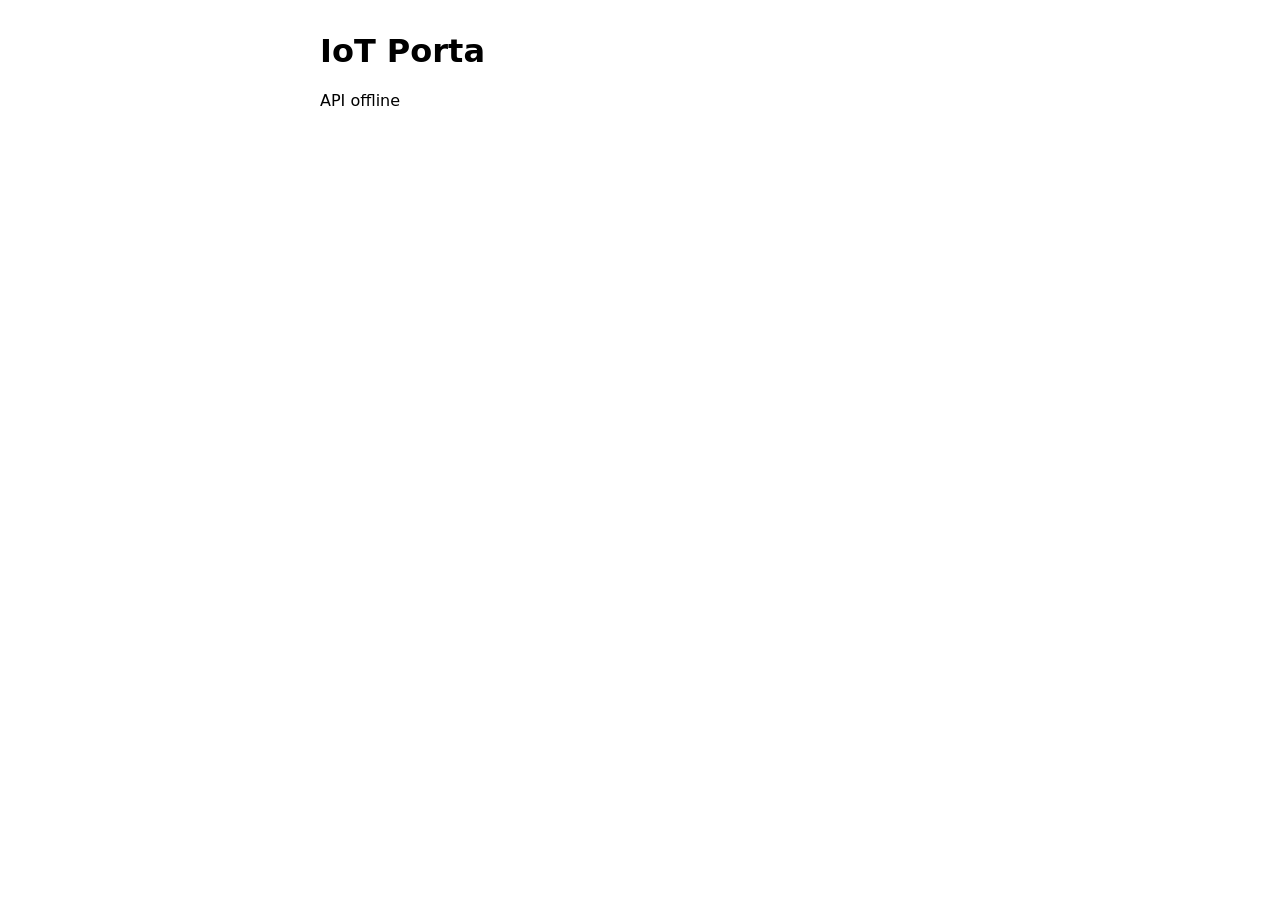
==== web/index.html @ 1551f967 "feat: configuração inicial do flask" ====
<!doctype html>
<html lang="pt-BR">
<head>
  <meta charset="utf-8">
  <meta name="viewport" content="width=device-width, initial-scale=1">
  <title>IoT Porta</title>
  <link rel="stylesheet" href="style.css">
</head>
<body>
  <h1>IoT Porta</h1>
  <p id="status">Verificando API...</p>
  <script src="main.js"></script>
</body>
</html>
---- web/style.css ----
body {
  font-family: system-ui, sans-serif;
  margin: 2rem auto;
  max-width: 40rem;
  padding: 0 1rem;
}
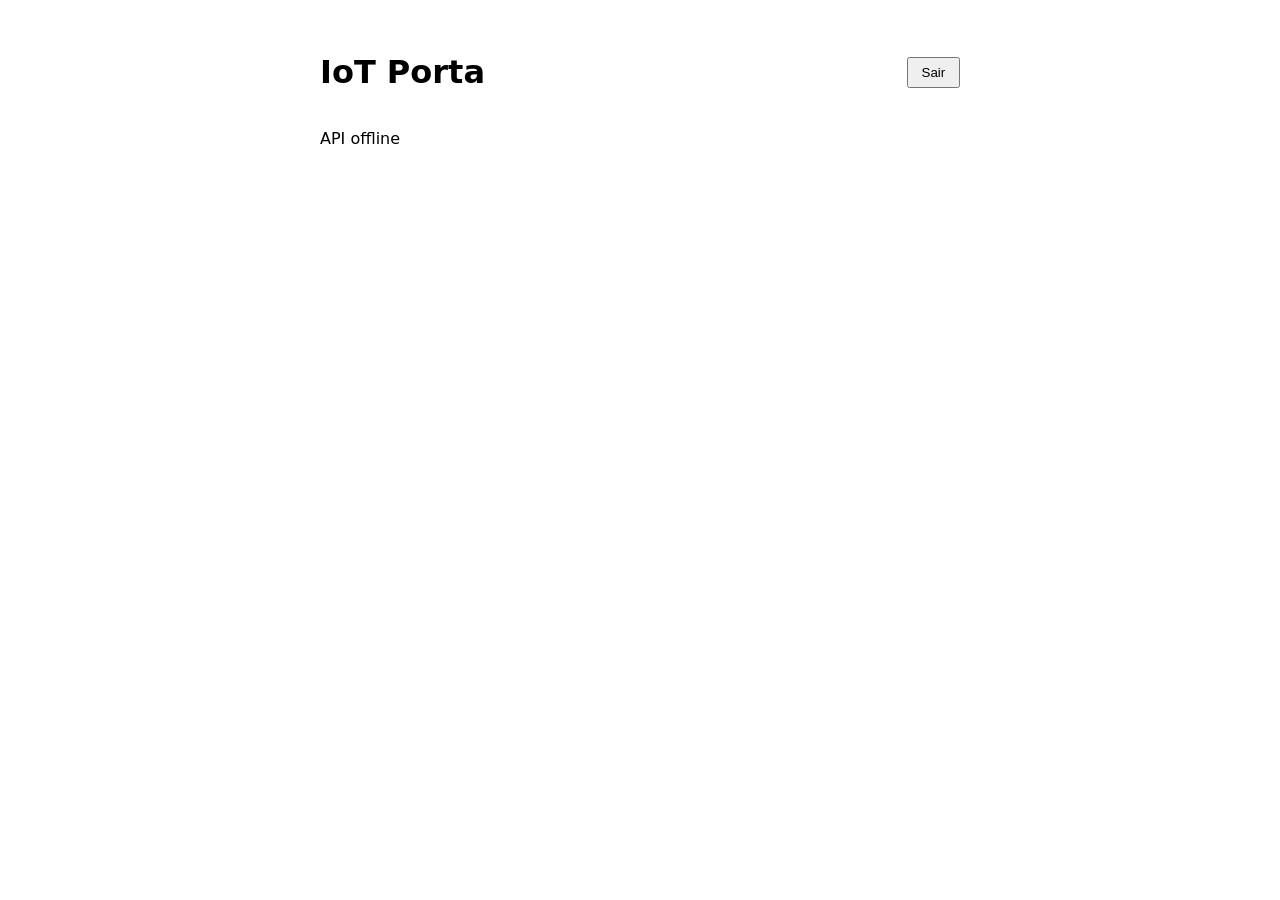
==== commit cabcdc29: "Autenticação e proteção de rotas" ====
--- a/web/index.html
+++ b/web/index.html
@@ -7,7 +7,10 @@
   <link rel="stylesheet" href="style.css">
 </head>
 <body>
-  <h1>IoT Porta</h1>
+  <header style="display:flex;justify-content:space-between;align-items:center">
+    <h1>IoT Porta</h1>
+    <button id="btn-logout" style="padding:.4rem .8rem;cursor:pointer">Sair</button>
+  </header>
   <p id="status">Verificando API...</p>
   <script src="main.js"></script>
 </body>
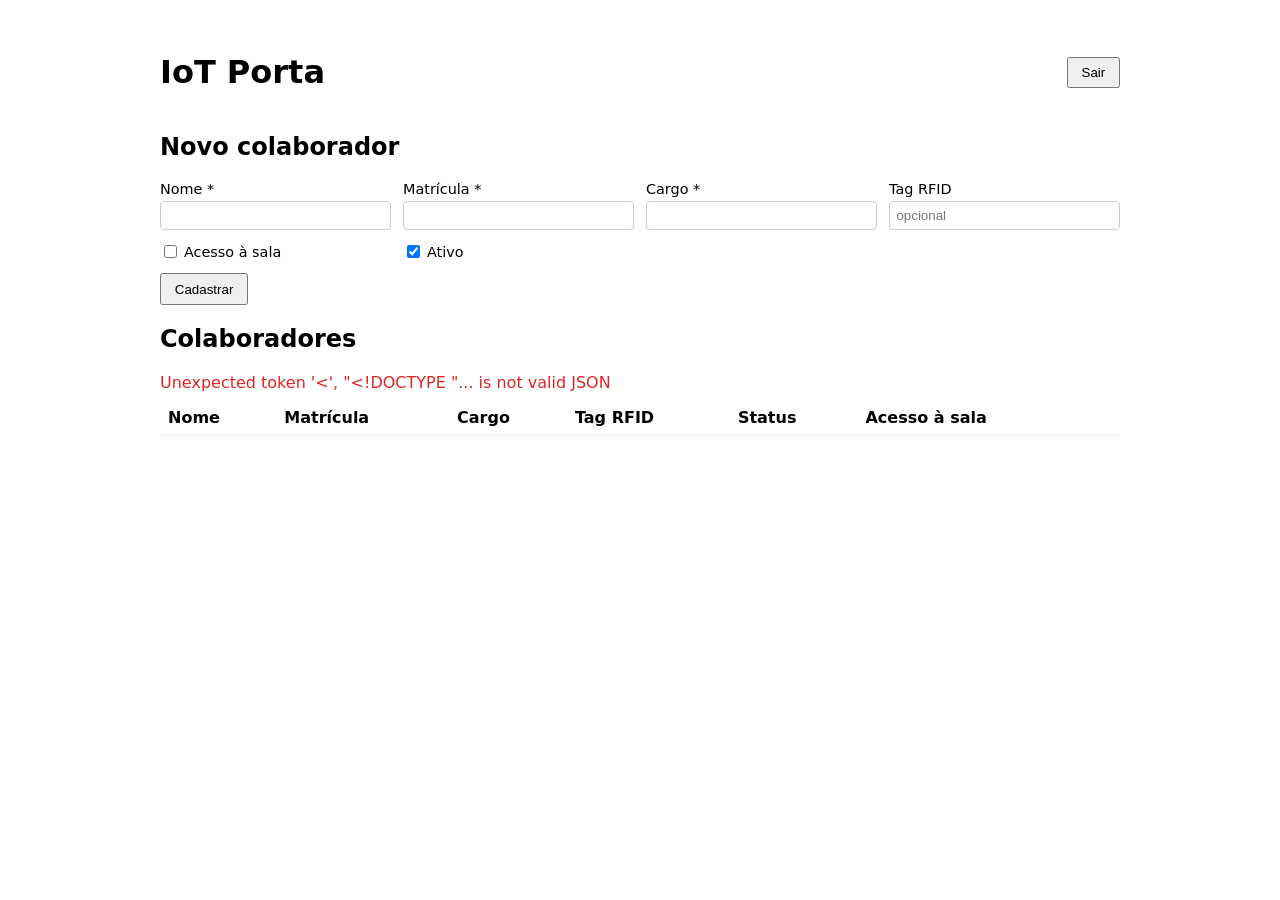
==== commit 0f7663bd: "feat: consumo da API de colaboradores no frontend (BAG-51)" ====
--- a/web/index.html
+++ b/web/index.html
@@ -3,15 +3,44 @@
 <head>
   <meta charset="utf-8">
   <meta name="viewport" content="width=device-width, initial-scale=1">
-  <title>IoT Porta</title>
+  <title>IoT Porta — Colaboradores</title>
   <link rel="stylesheet" href="style.css">
 </head>
 <body>
-  <header style="display:flex;justify-content:space-between;align-items:center">
+  <header>
     <h1>IoT Porta</h1>
-    <button id="btn-logout" style="padding:.4rem .8rem;cursor:pointer">Sair</button>
+    <button id="btn-logout" type="button">Sair</button>
   </header>
-  <p id="status">Verificando API...</p>
+
+  <main>
+    <h2 id="form-title">Novo colaborador</h2>
+    <form id="employee-form" novalidate>
+      <label>Nome *<input name="name"></label>
+      <label>Matrícula *<input name="registration_id"></label>
+      <label>Cargo *<input name="role"></label>
+      <label>Tag RFID<input name="rfid_tag" placeholder="opcional"></label>
+      <label class="check"><input type="checkbox" name="has_room_access"> Acesso à sala</label>
+      <label class="check"><input type="checkbox" name="is_active" checked> Ativo</label>
+      <p id="form-error" class="error" role="alert" hidden></p>
+      <div class="actions">
+        <button type="submit" id="btn-submit">Cadastrar</button>
+        <button type="button" id="btn-cancel" hidden>Cancelar edição</button>
+      </div>
+    </form>
+
+    <h2>Colaboradores</h2>
+    <p id="list-error" class="error" role="alert" hidden></p>
+    <table>
+      <thead>
+        <tr>
+          <th>Nome</th><th>Matrícula</th><th>Cargo</th><th>Tag RFID</th>
+          <th>Status</th><th>Acesso à sala</th><th></th>
+        </tr>
+      </thead>
+      <tbody id="employee-list"></tbody>
+    </table>
+  </main>
+
   <script src="main.js"></script>
 </body>
 </html>
--- a/web/style.css
+++ b/web/style.css
@@ -1,6 +1,25 @@
 body {
   font-family: system-ui, sans-serif;
   margin: 2rem auto;
-  max-width: 40rem;
+  max-width: 60rem;
   padding: 0 1rem;
 }
+
+header { display: flex; justify-content: space-between; align-items: center; }
+
+form { display: grid; grid-template-columns: repeat(auto-fit, minmax(12rem, 1fr)); gap: .75rem; }
+label { display: flex; flex-direction: column; gap: .25rem; font-size: .9rem; }
+label.check { flex-direction: row; align-items: center; }
+input:not([type="checkbox"]) { padding: .4rem; border: 1px solid #ccc; border-radius: 4px; }
+input.invalid { border-color: #dc2626; outline: 2px solid #fecaca; }
+.actions { grid-column: 1 / -1; display: flex; gap: .5rem; }
+button { padding: .4rem .8rem; cursor: pointer; }
+
+.error { grid-column: 1 / -1; color: #dc2626; margin: 0; }
+
+table { width: 100%; border-collapse: collapse; margin-top: .5rem; }
+th, td { text-align: left; padding: .5rem; border-bottom: 1px solid #eee; }
+td button + button { margin-left: .25rem; }
+.ok { color: #15803d; }
+.denied { color: #dc2626; font-weight: 600; }
+tr.inactive { background: #fef2f2; }
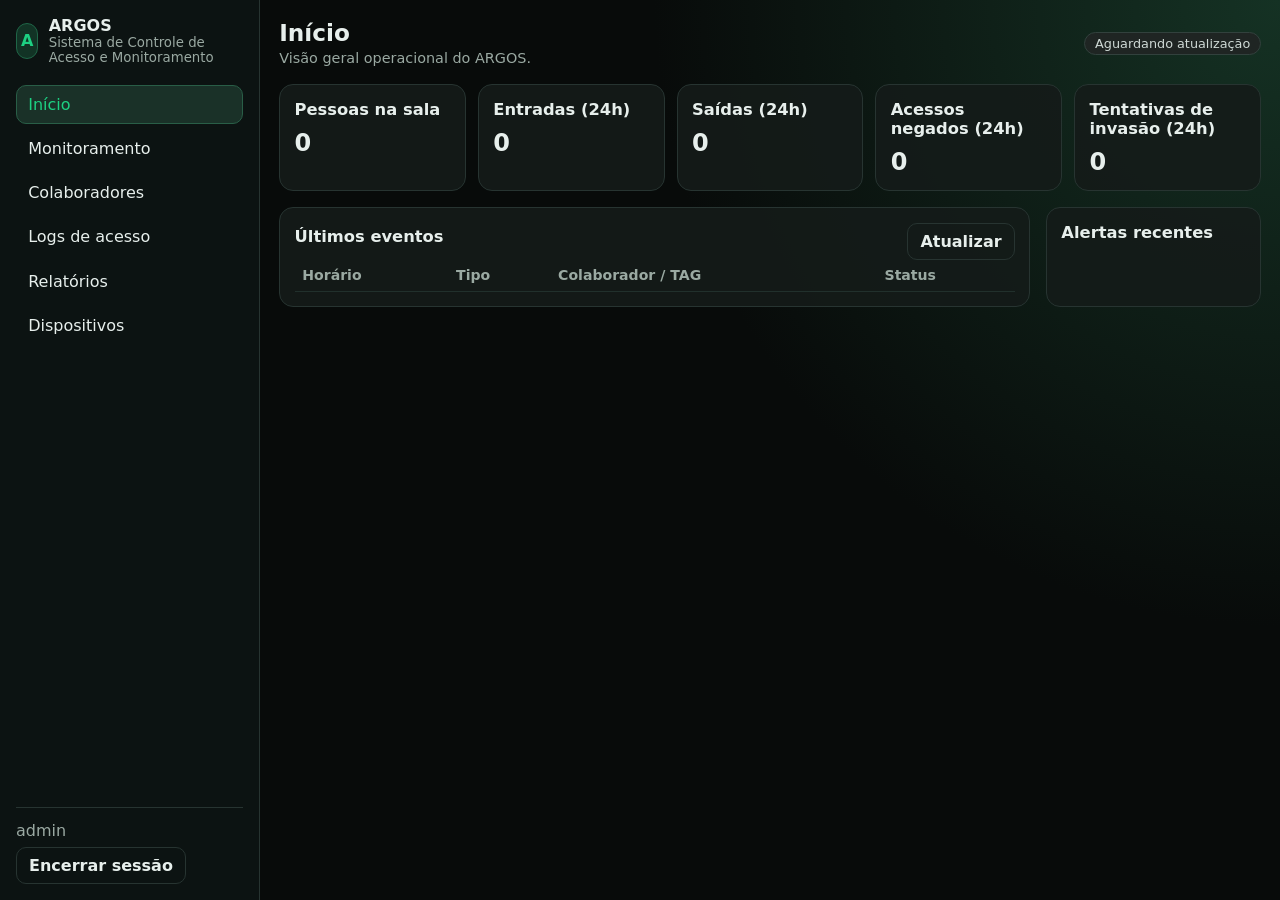
==== commit 0a50562d: "feat(Web): estruturar painel ARGOS com sete seções administrativas" ====
--- a/web/index.html
+++ b/web/index.html
@@ -3,43 +3,366 @@
 <head>
   <meta charset="utf-8">
   <meta name="viewport" content="width=device-width, initial-scale=1">
-  <title>IoT Porta — Colaboradores</title>
+  <title>ARGOS — Painel Administrativo</title>
   <link rel="stylesheet" href="style.css">
 </head>
 <body>
-  <header>
-    <h1>IoT Porta</h1>
-    <button id="btn-logout" type="button">Sair</button>
-  </header>
-
-  <main>
-    <h2 id="form-title">Novo colaborador</h2>
-    <form id="employee-form" novalidate>
-      <label>Nome *<input name="name"></label>
-      <label>Matrícula *<input name="registration_id"></label>
-      <label>Cargo *<input name="role"></label>
-      <label>Tag RFID<input name="rfid_tag" placeholder="opcional"></label>
-      <label class="check"><input type="checkbox" name="has_room_access"> Acesso à sala</label>
-      <label class="check"><input type="checkbox" name="is_active" checked> Ativo</label>
-      <p id="form-error" class="error" role="alert" hidden></p>
-      <div class="actions">
-        <button type="submit" id="btn-submit">Cadastrar</button>
-        <button type="button" id="btn-cancel" hidden>Cancelar edição</button>
+  <div class="layout">
+    <aside class="sidebar" id="sidebar">
+      <div class="brand">
+        <div class="brand-logo">A</div>
+        <div>
+          <strong>ARGOS</strong>
+          <small>Sistema de Controle de Acesso e Monitoramento</small>
+        </div>
       </div>
-    </form>
-
-    <h2>Colaboradores</h2>
-    <p id="list-error" class="error" role="alert" hidden></p>
-    <table>
-      <thead>
-        <tr>
-          <th>Nome</th><th>Matrícula</th><th>Cargo</th><th>Tag RFID</th>
-          <th>Status</th><th>Acesso à sala</th><th></th>
-        </tr>
-      </thead>
-      <tbody id="employee-list"></tbody>
-    </table>
-  </main>
+      <nav class="menu" aria-label="Menu principal">
+        <button class="menu-item is-active" data-view="dashboard">Início</button>
+        <button class="menu-item" data-view="monitoring">Monitoramento</button>
+        <button class="menu-item" data-view="employees">Colaboradores</button>
+        <button class="menu-item" data-view="logs">Logs de acesso</button>
+        <button class="menu-item" data-view="reports">Relatórios</button>
+        <button class="menu-item" data-view="devices">Dispositivos</button>
+      </nav>
+      <div class="sidebar-footer">
+        <p id="session-user">admin</p>
+        <button id="btn-logout" type="button" class="btn btn-ghost">Encerrar sessão</button>
+      </div>
+    </aside>
+
+    <main class="content">
+      <header class="topbar">
+        <button id="btn-menu" class="btn btn-ghost mobile-only" type="button" aria-label="Abrir menu">Menu</button>
+        <div>
+          <h1 id="page-title">Início</h1>
+          <p id="page-subtitle" class="muted">Visão geral operacional do ARGOS.</p>
+        </div>
+        <p id="global-status" class="status-badge status-neutral">Aguardando atualização</p>
+      </header>
+
+      <section class="view is-active" data-view="dashboard">
+        <div class="cards-grid" id="dashboard-cards">
+          <article class="card metric-card">
+            <h2>Pessoas na sala</h2>
+            <strong id="metric-inside">0</strong>
+          </article>
+          <article class="card metric-card">
+            <h2>Entradas (24h)</h2>
+            <strong id="metric-entries">0</strong>
+          </article>
+          <article class="card metric-card">
+            <h2>Saídas (24h)</h2>
+            <strong id="metric-exits">0</strong>
+          </article>
+          <article class="card metric-card">
+            <h2>Acessos negados (24h)</h2>
+            <strong id="metric-denied">0</strong>
+          </article>
+          <article class="card metric-card">
+            <h2>Tentativas de invasão (24h)</h2>
+            <strong id="metric-intrusion">0</strong>
+          </article>
+        </div>
+        <div class="split-grid">
+          <article class="card">
+            <div class="card-title-row">
+              <h2>Últimos eventos</h2>
+              <button id="btn-refresh-dashboard" type="button" class="btn btn-ghost">Atualizar</button>
+            </div>
+            <p id="dashboard-events-empty" class="empty-state" hidden>Sem eventos no período.</p>
+            <div class="table-wrap" id="dashboard-events-wrap">
+              <table>
+                <thead>
+                  <tr>
+                    <th>Horário</th>
+                    <th>Tipo</th>
+                    <th>Colaborador / TAG</th>
+                    <th>Status</th>
+                  </tr>
+                </thead>
+                <tbody id="dashboard-events-body"></tbody>
+              </table>
+            </div>
+          </article>
+          <article class="card">
+            <h2>Alertas recentes</h2>
+            <ul id="dashboard-alerts" class="alerts-list"></ul>
+            <p id="dashboard-alerts-empty" class="empty-state" hidden>Nenhum alerta recente.</p>
+          </article>
+        </div>
+      </section>
+
+      <section class="view" data-view="monitoring">
+        <article class="card">
+          <div class="card-title-row">
+            <h2>Movimentações em tempo real</h2>
+            <div class="inline-actions">
+              <span id="monitoring-status" class="status-badge status-neutral">Sem atualização</span>
+              <button id="btn-refresh-monitoring" type="button" class="btn btn-ghost">Atualizar agora</button>
+            </div>
+          </div>
+          <div class="chips-row">
+            <span class="chip">Dentro da sala: <strong id="monitoring-inside-count">0</strong></span>
+            <span class="chip">Atualização automática: <strong>5s</strong></span>
+          </div>
+          <p id="monitoring-error" class="feedback error" hidden></p>
+          <div class="table-wrap">
+            <table>
+              <thead>
+                <tr>
+                  <th>Horário</th>
+                  <th>Tipo</th>
+                  <th>Colaborador / TAG</th>
+                  <th>Status</th>
+                  <th>Origem</th>
+                </tr>
+              </thead>
+              <tbody id="monitoring-events-body"></tbody>
+            </table>
+          </div>
+          <p id="monitoring-empty" class="empty-state" hidden>Nenhum evento registrado.</p>
+        </article>
+        <div class="split-grid">
+          <article class="card">
+            <h2>Pessoas atualmente na sala</h2>
+            <ul id="inside-list" class="simple-list"></ul>
+            <p id="inside-empty" class="empty-state" hidden>Ninguém na sala neste momento.</p>
+          </article>
+          <article class="card">
+            <h2>Alertas recentes</h2>
+            <ul id="monitoring-alerts" class="alerts-list"></ul>
+            <p id="monitoring-alerts-empty" class="empty-state" hidden>Nenhum alerta recente.</p>
+          </article>
+        </div>
+      </section>
+
+      <section class="view" data-view="employees">
+        <article class="card">
+          <h2 id="employee-form-title">Novo colaborador</h2>
+          <form id="employee-form" class="form-grid" novalidate>
+            <label for="emp-name">Nome *</label>
+            <input id="emp-name" name="name" required>
+
+            <label for="emp-registration">Matrícula *</label>
+            <input id="emp-registration" name="registration_id" required>
+
+            <label for="emp-role">Cargo *</label>
+            <input id="emp-role" name="role" required>
+
+            <label for="emp-rfid">Tag RFID</label>
+            <input id="emp-rfid" name="rfid_tag" placeholder="Opcional">
+
+            <label class="inline-check"><input type="checkbox" name="has_room_access"> Acesso à sala</label>
+            <label class="inline-check"><input type="checkbox" name="is_active" checked> Colaborador ativo</label>
+
+            <p id="employee-form-feedback" class="feedback error" hidden></p>
+            <div class="inline-actions">
+              <button type="submit" id="btn-employee-submit" class="btn">Cadastrar</button>
+              <button type="button" id="btn-employee-cancel" class="btn btn-ghost" hidden>Cancelar edição</button>
+            </div>
+          </form>
+        </article>
+        <article class="card">
+          <div class="card-title-row">
+            <h2>Colaboradores</h2>
+            <button id="btn-refresh-employees" type="button" class="btn btn-ghost">Atualizar</button>
+          </div>
+          <form id="employee-filters" class="filters-grid">
+            <label for="employee-search">Busca</label>
+            <input id="employee-search" placeholder="Nome, matrícula ou RFID">
+
+            <label for="filter-active">Status</label>
+            <select id="filter-active">
+              <option value="">Todos</option>
+              <option value="active">Ativos</option>
+              <option value="inactive">Inativos</option>
+              <option value="denied">Negado</option>
+            </select>
+
+            <label for="filter-access">Acesso</label>
+            <select id="filter-access">
+              <option value="">Todos</option>
+              <option value="allowed">Permitidos</option>
+              <option value="denied">Negados</option>
+            </select>
+          </form>
+          <p id="employees-feedback" class="feedback error" hidden></p>
+          <p id="employees-empty" class="empty-state" hidden>Nenhum colaborador encontrado para os filtros.</p>
+          <div class="table-wrap">
+            <table>
+              <thead>
+                <tr>
+                  <th>Nome</th>
+                  <th>Matrícula</th>
+                  <th>Cargo</th>
+                  <th>Tag RFID</th>
+                  <th>Status</th>
+                  <th>Acesso</th>
+                  <th>Ações</th>
+                </tr>
+              </thead>
+              <tbody id="employees-body"></tbody>
+            </table>
+          </div>
+        </article>
+      </section>
+
+      <section class="view" data-view="logs">
+        <article class="card">
+          <h2>Filtros de logs</h2>
+          <form id="logs-filters" class="filters-grid">
+            <label for="logs-from">De</label>
+            <input id="logs-from" type="datetime-local">
+
+            <label for="logs-to">Até</label>
+            <input id="logs-to" type="datetime-local">
+
+            <label for="logs-type">Tipo</label>
+            <select id="logs-type">
+              <option value="">Todos</option>
+              <option value="entrada">Entrada</option>
+              <option value="saida">Saída</option>
+              <option value="acesso_negado">Acesso negado</option>
+              <option value="tentativa_invasao">Tentativa de invasão</option>
+            </select>
+
+            <label for="logs-employee">Colaborador</label>
+            <select id="logs-employee">
+              <option value="">Todos</option>
+            </select>
+
+            <label for="logs-search">Pesquisa</label>
+            <input id="logs-search" placeholder="Nome, matrícula, TAG ou origem">
+          </form>
+          <div class="inline-actions">
+            <button id="btn-logs-apply" type="button" class="btn">Filtrar</button>
+            <button id="btn-logs-clear" type="button" class="btn btn-ghost">Limpar</button>
+            <button id="btn-logs-export" type="button" class="btn btn-ghost">Exportar CSV</button>
+          </div>
+          <p id="logs-feedback" class="feedback error" hidden></p>
+        </article>
+        <article class="card">
+          <div class="table-wrap">
+            <table>
+              <thead>
+                <tr>
+                  <th>Horário</th>
+                  <th>Tipo</th>
+                  <th>Colaborador / TAG</th>
+                  <th>Resultado</th>
+                  <th>Origem</th>
+                </tr>
+              </thead>
+              <tbody id="logs-body"></tbody>
+            </table>
+          </div>
+          <p id="logs-empty" class="empty-state" hidden>Nenhum evento encontrado para os filtros selecionados.</p>
+          <div class="pagination">
+            <button id="logs-prev" class="btn btn-ghost" type="button">Anterior</button>
+            <span id="logs-page-info">Página 1</span>
+            <button id="logs-next" class="btn btn-ghost" type="button">Próxima</button>
+          </div>
+        </article>
+      </section>
+
+      <section class="view" data-view="reports">
+        <article class="card">
+          <h2>Período do relatório</h2>
+          <form id="reports-filters" class="filters-grid">
+            <label for="reports-date">Data (permanência)</label>
+            <input id="reports-date" type="date">
+
+            <label for="reports-from">De</label>
+            <input id="reports-from" type="datetime-local">
+
+            <label for="reports-to">Até</label>
+            <input id="reports-to" type="datetime-local">
+          </form>
+          <div class="inline-actions">
+            <button id="btn-reports-refresh" type="button" class="btn">Atualizar relatório</button>
+            <button id="btn-reports-export" type="button" class="btn btn-ghost">Exportar JSON</button>
+          </div>
+          <p id="reports-feedback" class="feedback error" hidden></p>
+        </article>
+        <div class="cards-grid">
+          <article class="card metric-card">
+            <h2>Entradas</h2>
+            <strong id="report-entries">0</strong>
+          </article>
+          <article class="card metric-card">
+            <h2>Saídas</h2>
+            <strong id="report-exits">0</strong>
+          </article>
+          <article class="card metric-card">
+            <h2>Acessos negados</h2>
+            <strong id="report-denied">0</strong>
+          </article>
+          <article class="card metric-card">
+            <h2>Tentativas de invasão</h2>
+            <strong id="report-intrusion">0</strong>
+          </article>
+        </div>
+        <div class="split-grid">
+          <article class="card">
+            <h2>Movimentação por hora</h2>
+            <div id="report-chart" class="bars-chart"></div>
+            <p id="report-chart-empty" class="empty-state" hidden>Sem eventos para montar o gráfico.</p>
+          </article>
+          <article class="card">
+            <h2>Colaboradores sem autorização que mais tentaram acesso</h2>
+            <ol id="report-ranking" class="ranking-list"></ol>
+            <p id="report-ranking-empty" class="empty-state" hidden>Nenhuma tentativa não autorizada no período.</p>
+          </article>
+        </div>
+        <article class="card">
+          <h2>Permanência por colaborador no dia</h2>
+          <div class="table-wrap">
+            <table>
+              <thead>
+                <tr>
+                  <th>Colaborador</th>
+                  <th>Tempo total</th>
+                  <th>Sessões</th>
+                </tr>
+              </thead>
+              <tbody id="report-stay-body"></tbody>
+            </table>
+          </div>
+          <p id="report-stay-empty" class="empty-state" hidden>Sem dados de permanência para a data selecionada.</p>
+        </article>
+      </section>
+
+      <section class="view" data-view="devices">
+        <article class="card">
+          <h2>Status de dispositivos e conectividade</h2>
+          <p class="muted">Esta seção exibe apenas informações confirmadas pela API disponível.</p>
+          <div class="cards-grid">
+            <article class="card nested">
+              <h3>Backend ARGOS</h3>
+              <p id="device-backend-status" class="status-badge status-neutral">Desconhecido</p>
+              <p id="device-backend-details" class="muted">Sem verificação recente.</p>
+            </article>
+            <article class="card nested">
+              <h3>Raspberry Pi</h3>
+              <p class="status-badge status-warning">Status indisponível</p>
+              <p class="muted">Não há endpoint de telemetria dedicado para confirmar estado do dispositivo.</p>
+            </article>
+            <article class="card nested">
+              <h3>Leitor RFID</h3>
+              <p class="status-badge status-warning">Status indisponível</p>
+              <p class="muted">A API atual não informa estado físico do leitor.</p>
+            </article>
+            <article class="card nested">
+              <h3>Sincronização local/pendências</h3>
+              <p class="status-badge status-warning">Status indisponível</p>
+              <p class="muted">Depende de integração de hardware/backend ainda não exposta ao frontend.</p>
+            </article>
+          </div>
+          <button id="btn-refresh-devices" type="button" class="btn btn-ghost">Verificar backend agora</button>
+        </article>
+      </section>
+    </main>
+  </div>
 
   <script src="main.js"></script>
 </body>
--- a/web/style.css
+++ b/web/style.css
@@ -1,25 +1,550 @@
+:root {
+  --bg: #080b0a;
+  --bg-soft: #101514;
+  --panel: #141b19;
+  --panel-soft: #1a2321;
+  --border: #273431;
+  --text: #e7efec;
+  --muted: #9aa9a2;
+  --green: #1dd082;
+  --green-soft: #123325;
+  --red: #f04444;
+  --orange: #f59e0b;
+  --gray: #5d6b65;
+  --radius: 14px;
+}
+
+* {
+  box-sizing: border-box;
+}
+
+html,
 body {
-  font-family: system-ui, sans-serif;
-  margin: 2rem auto;
-  max-width: 60rem;
-  padding: 0 1rem;
-}
-
-header { display: flex; justify-content: space-between; align-items: center; }
-
-form { display: grid; grid-template-columns: repeat(auto-fit, minmax(12rem, 1fr)); gap: .75rem; }
-label { display: flex; flex-direction: column; gap: .25rem; font-size: .9rem; }
-label.check { flex-direction: row; align-items: center; }
-input:not([type="checkbox"]) { padding: .4rem; border: 1px solid #ccc; border-radius: 4px; }
-input.invalid { border-color: #dc2626; outline: 2px solid #fecaca; }
-.actions { grid-column: 1 / -1; display: flex; gap: .5rem; }
-button { padding: .4rem .8rem; cursor: pointer; }
-
-.error { grid-column: 1 / -1; color: #dc2626; margin: 0; }
-
-table { width: 100%; border-collapse: collapse; margin-top: .5rem; }
-th, td { text-align: left; padding: .5rem; border-bottom: 1px solid #eee; }
-td button + button { margin-left: .25rem; }
-.ok { color: #15803d; }
-.denied { color: #dc2626; font-weight: 600; }
-tr.inactive { background: #fef2f2; }
+  margin: 0;
+  min-height: 100%;
+}
+
+body {
+  font-family: "Segoe UI", system-ui, sans-serif;
+  background: radial-gradient(circle at top right, #153224, var(--bg) 40%);
+  color: var(--text);
+}
+
+a,
+button,
+input,
+select {
+  font: inherit;
+}
+
+input,
+select {
+  width: 100%;
+  background: #0f1413;
+  color: var(--text);
+  border: 1px solid var(--border);
+  border-radius: 10px;
+  padding: 0.6rem 0.7rem;
+}
+
+input:focus,
+select:focus,
+button:focus-visible {
+  outline: 2px solid var(--green);
+  outline-offset: 2px;
+}
+
+input.invalid {
+  border-color: var(--red);
+}
+
+.layout {
+  display: grid;
+  grid-template-columns: 260px 1fr;
+  min-height: 100vh;
+}
+
+.sidebar {
+  background: rgba(13, 19, 18, 0.95);
+  border-right: 1px solid var(--border);
+  padding: 1rem;
+  position: sticky;
+  top: 0;
+  height: 100vh;
+  display: grid;
+  grid-template-rows: auto 1fr auto;
+  gap: 1.25rem;
+}
+
+.brand {
+  display: flex;
+  gap: 0.65rem;
+  align-items: center;
+}
+
+.brand-logo {
+  width: 2.25rem;
+  height: 2.25rem;
+  border-radius: 999px;
+  display: grid;
+  place-items: center;
+  font-weight: 700;
+  background: var(--green-soft);
+  color: var(--green);
+  border: 1px solid #1f6647;
+}
+
+.brand small {
+  color: var(--muted);
+  display: block;
+}
+
+.menu {
+  display: grid;
+  gap: 0.35rem;
+  align-content: start;
+}
+
+.menu-item {
+  border: 1px solid transparent;
+  text-align: left;
+  border-radius: 10px;
+  background: transparent;
+  color: var(--text);
+  padding: 0.55rem 0.7rem;
+  cursor: pointer;
+}
+
+.menu-item:hover {
+  background: #162321;
+}
+
+.menu-item.is-active {
+  background: #1a3128;
+  border-color: #295e47;
+  color: var(--green);
+}
+
+.sidebar-footer {
+  border-top: 1px solid var(--border);
+  padding-top: 0.8rem;
+}
+
+.sidebar-footer p {
+  margin: 0 0 0.45rem;
+  color: var(--muted);
+}
+
+.content {
+  padding: 1.2rem;
+}
+
+.topbar {
+  display: flex;
+  justify-content: space-between;
+  align-items: start;
+  gap: 0.75rem;
+  margin-bottom: 1rem;
+}
+
+.topbar h1 {
+  margin: 0;
+  font-size: 1.45rem;
+}
+
+.muted {
+  margin: 0.25rem 0 0;
+  color: var(--muted);
+  font-size: 0.9rem;
+}
+
+.view {
+  display: none;
+}
+
+.view.is-active {
+  display: grid;
+  gap: 1rem;
+}
+
+.card {
+  background: rgba(20, 27, 25, 0.9);
+  border: 1px solid var(--border);
+  border-radius: var(--radius);
+  padding: 0.9rem;
+}
+
+.card.nested {
+  background: var(--panel-soft);
+}
+
+.card h2,
+.card h3 {
+  margin: 0 0 0.65rem;
+  font-size: 1.02rem;
+}
+
+.cards-grid {
+  display: grid;
+  grid-template-columns: repeat(auto-fill, minmax(180px, 1fr));
+  gap: 0.75rem;
+}
+
+.metric-card strong {
+  font-size: 1.5rem;
+}
+
+.split-grid {
+  display: grid;
+  grid-template-columns: 2fr 1fr;
+  gap: 1rem;
+}
+
+.table-wrap {
+  overflow-x: auto;
+}
+
+table {
+  width: 100%;
+  border-collapse: collapse;
+  min-width: 720px;
+}
+
+th,
+td {
+  border-bottom: 1px solid #21302c;
+  padding: 0.48rem;
+  text-align: left;
+  font-size: 0.88rem;
+}
+
+th {
+  color: var(--muted);
+  font-weight: 600;
+}
+
+.card-title-row,
+.inline-actions {
+  display: flex;
+  flex-wrap: wrap;
+  justify-content: space-between;
+  gap: 0.5rem;
+  align-items: center;
+}
+
+.btn {
+  border: 1px solid #1f6f4c;
+  border-radius: 10px;
+  padding: 0.5rem 0.75rem;
+  cursor: pointer;
+  color: #062214;
+  background: var(--green);
+  font-weight: 600;
+}
+
+.btn:disabled {
+  opacity: 0.6;
+  cursor: wait;
+}
+
+.btn-ghost {
+  background: transparent;
+  color: var(--text);
+  border-color: var(--border);
+}
+
+.btn-ghost:hover {
+  background: #152220;
+}
+
+.status-badge {
+  display: inline-flex;
+  align-items: center;
+  border-radius: 999px;
+  padding: 0.2rem 0.6rem;
+  border: 1px solid transparent;
+  font-size: 0.8rem;
+}
+
+.status-success {
+  background: #123926;
+  border-color: #246747;
+  color: #79f0b7;
+}
+
+.status-error {
+  background: #3b1a1a;
+  border-color: #8f3232;
+  color: #ff8e8e;
+}
+
+.status-warning {
+  background: #3a2b13;
+  border-color: #896320;
+  color: #ffca67;
+}
+
+.status-neutral {
+  background: #1f2523;
+  border-color: #32413d;
+  color: #ced9d5;
+}
+
+.event-badge {
+  border-radius: 999px;
+  padding: 0.2rem 0.52rem;
+  font-size: 0.75rem;
+  border: 1px solid transparent;
+  white-space: nowrap;
+}
+
+.event-entrada {
+  background: #113622;
+  border-color: #226742;
+  color: #71efb2;
+}
+
+.event-saida {
+  background: #182f3a;
+  border-color: #2b637f;
+  color: #81d1ff;
+}
+
+.event-acesso_negado {
+  background: #3a2b13;
+  border-color: #896320;
+  color: #ffca67;
+}
+
+.event-tentativa_invasao {
+  background: #3b1a1a;
+  border-color: #943636;
+  color: #ff9898;
+}
+
+.result-ok {
+  color: #79f0b7;
+}
+
+.result-warn {
+  color: #ffca67;
+}
+
+.result-danger {
+  color: #ff9898;
+}
+
+.form-grid,
+.filters-grid {
+  display: grid;
+  grid-template-columns: repeat(auto-fit, minmax(170px, 1fr));
+  gap: 0.55rem;
+  align-items: end;
+}
+
+label {
+  font-size: 0.86rem;
+  color: var(--muted);
+}
+
+.inline-check {
+  display: inline-flex;
+  align-items: center;
+  gap: 0.5rem;
+}
+
+.inline-check input[type="checkbox"] {
+  width: 1rem;
+  height: 1rem;
+}
+
+.feedback {
+  margin: 0;
+}
+
+.feedback.error {
+  color: #ff8e8e;
+}
+
+.feedback.success {
+  color: #79f0b7;
+}
+
+.chips-row {
+  display: flex;
+  flex-wrap: wrap;
+  gap: 0.45rem;
+}
+
+.chip {
+  border: 1px solid var(--border);
+  background: #111715;
+  padding: 0.32rem 0.55rem;
+  border-radius: 999px;
+  font-size: 0.82rem;
+}
+
+.alerts-list,
+.simple-list,
+.ranking-list {
+  margin: 0;
+  padding-left: 1rem;
+  display: grid;
+  gap: 0.3rem;
+}
+
+.alerts-list li {
+  color: #d4ddd9;
+}
+
+.alerts-list li.alert-high {
+  color: #ff9898;
+}
+
+.alerts-list li.alert-medium {
+  color: #ffca67;
+}
+
+.empty-state {
+  margin: 0.6rem 0;
+  color: var(--muted);
+  font-style: italic;
+}
+
+.pagination {
+  display: flex;
+  justify-content: flex-end;
+  align-items: center;
+  gap: 0.6rem;
+  margin-top: 0.7rem;
+}
+
+.bars-chart {
+  min-height: 170px;
+  display: grid;
+  grid-template-columns: repeat(auto-fit, minmax(28px, 1fr));
+  align-items: end;
+  gap: 0.3rem;
+}
+
+.bar-item {
+  display: grid;
+  gap: 0.2rem;
+  justify-items: center;
+}
+
+.bar-stack {
+  height: 130px;
+  width: 100%;
+  border-radius: 7px;
+  background: #111715;
+  border: 1px solid #25332f;
+  display: grid;
+  align-items: end;
+  overflow: hidden;
+}
+
+.bar-enter {
+  background: #1dd082;
+}
+
+.bar-exit {
+  background: #63b3ff;
+}
+
+.bar-item small {
+  color: var(--muted);
+  font-size: 0.72rem;
+}
+
+.mobile-only {
+  display: none;
+}
+
+body.login-body {
+  display: grid;
+  place-items: center;
+  padding: 1rem;
+}
+
+.login-panel {
+  width: min(430px, 100%);
+  background: rgba(13, 19, 18, 0.94);
+  border: 1px solid var(--border);
+  border-radius: 16px;
+  padding: 1.2rem;
+}
+
+.login-brand {
+  text-align: center;
+  margin-bottom: 0.9rem;
+}
+
+.login-brand h1 {
+  margin: 0;
+}
+
+.login-brand p {
+  margin: 0.35rem 0 0;
+  color: var(--muted);
+}
+
+.password-wrap {
+  position: relative;
+}
+
+.password-wrap button {
+  position: absolute;
+  right: 0.4rem;
+  top: 0.35rem;
+  background: transparent;
+  color: var(--muted);
+  border: 0;
+  cursor: pointer;
+}
+
+@media (max-width: 980px) {
+  .layout {
+    grid-template-columns: 1fr;
+  }
+
+  .sidebar {
+    position: fixed;
+    z-index: 20;
+    transform: translateX(-105%);
+    transition: transform 0.2s ease-in-out;
+    width: min(80vw, 290px);
+  }
+
+  .sidebar.is-open {
+    transform: translateX(0);
+  }
+
+  .mobile-only {
+    display: inline-flex;
+  }
+
+  .split-grid {
+    grid-template-columns: 1fr;
+  }
+}
+
+@media (max-width: 720px) {
+  .content {
+    padding: 0.8rem;
+  }
+
+  .topbar {
+    flex-wrap: wrap;
+  }
+
+  .cards-grid {
+    grid-template-columns: 1fr 1fr;
+  }
+}
+
+@media (max-width: 430px) {
+  .cards-grid {
+    grid-template-columns: 1fr;
+  }
+}
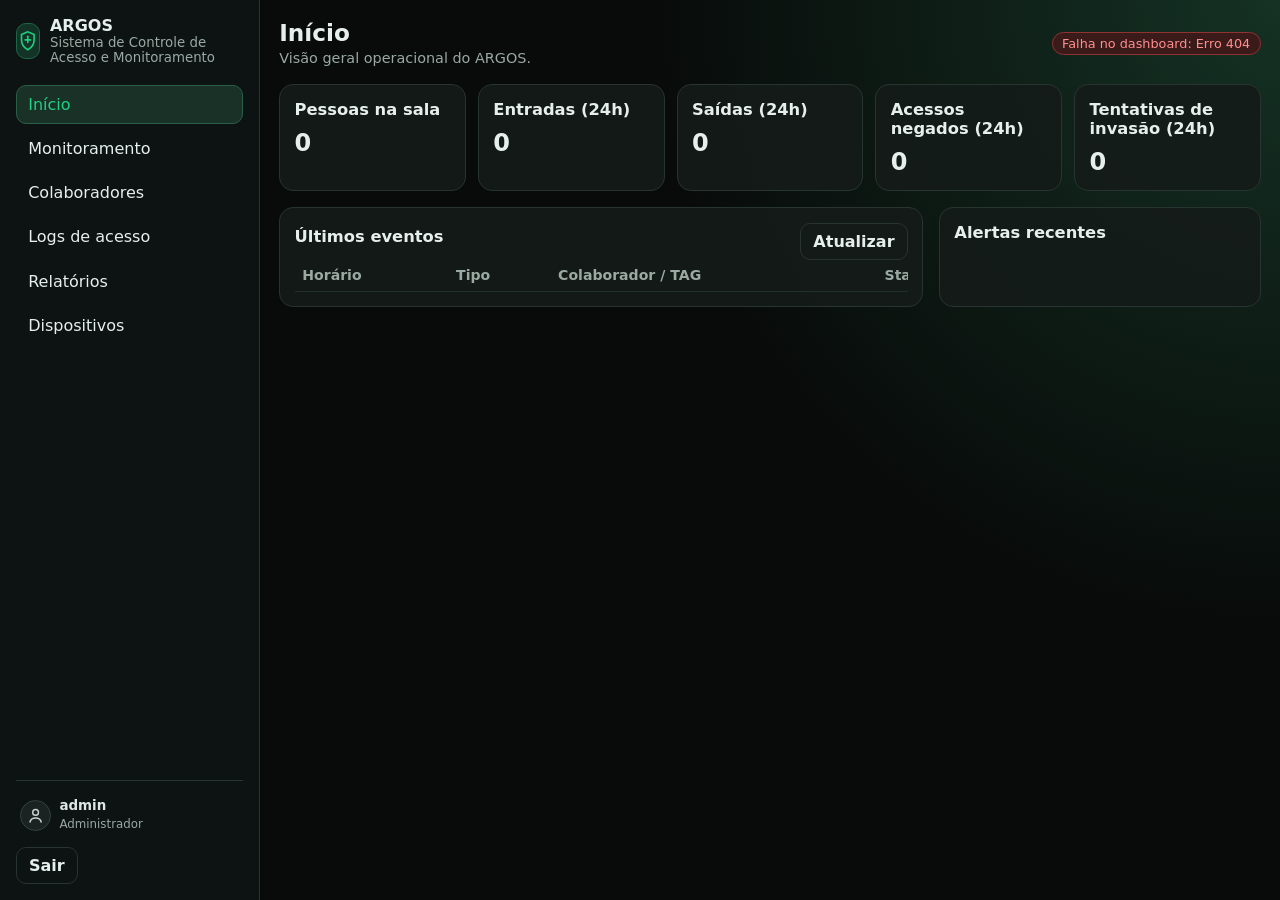
==== commit d1d7eb44: "feat(Web): aprimora login e perfil admin com painel de informações de acesso" ====
--- a/web/index.html
+++ b/web/index.html
@@ -10,7 +10,13 @@
   <div class="layout">
     <aside class="sidebar" id="sidebar">
       <div class="brand">
-        <div class="brand-logo">A</div>
+        <div class="brand-logo" aria-hidden="true">
+          <svg viewBox="0 0 24 24" fill="none">
+            <path d="M12 2L5 5V11C5 15.5 8 19.7 12 22C16 19.7 19 15.5 19 11V5L12 2Z" stroke="currentColor" stroke-width="1.8"/>
+            <path d="M12 7V14" stroke="currentColor" stroke-width="1.8" stroke-linecap="round"/>
+            <path d="M9 11H15" stroke="currentColor" stroke-width="1.8" stroke-linecap="round"/>
+          </svg>
+        </div>
         <div>
           <strong>ARGOS</strong>
           <small>Sistema de Controle de Acesso e Monitoramento</small>
@@ -25,8 +31,25 @@
         <button class="menu-item" data-view="devices">Dispositivos</button>
       </nav>
       <div class="sidebar-footer">
-        <p id="session-user">admin</p>
-        <button id="btn-logout" type="button" class="btn btn-ghost">Encerrar sessão</button>
+        <button id="btn-session-card" class="session-card session-trigger" type="button" aria-expanded="false" aria-controls="session-popover">
+          <div class="session-avatar" aria-hidden="true">
+            <svg viewBox="0 0 24 24" fill="none">
+              <circle cx="12" cy="8" r="3.6" stroke="currentColor" stroke-width="1.8"/>
+              <path d="M5 20C5.7 16.8 8.2 15 12 15C15.8 15 18.3 16.8 19 20" stroke="currentColor" stroke-width="1.8" stroke-linecap="round"/>
+            </svg>
+          </div>
+          <div class="session-meta">
+            <p id="session-user">admin</p>
+            <small>Administrador</small>
+          </div>
+        </button>
+        <div id="session-popover" class="session-popover" hidden>
+          <p><strong>Primeiro acesso:</strong> <span id="session-first-access">—</span></p>
+          <p><strong>Último acesso:</strong> <span id="session-last-access">—</span></p>
+          <p><strong>Sessão atual:</strong> <span id="session-current-access">—</span></p>
+          <p><strong>Acessos neste navegador:</strong> <span id="session-total-access">1</span></p>
+        </div>
+        <button id="btn-logout" type="button" class="btn btn-ghost">Sair</button>
       </div>
     </aside>
 
@@ -338,9 +361,9 @@
           <p class="muted">Esta seção exibe apenas informações confirmadas pela API disponível.</p>
           <div class="cards-grid">
             <article class="card nested">
-              <h3>Backend ARGOS</h3>
+              <h3>API do servidor ARGOS</h3>
               <p id="device-backend-status" class="status-badge status-neutral">Desconhecido</p>
-              <p id="device-backend-details" class="muted">Sem verificação recente.</p>
+              <p id="device-backend-details" class="muted">Sem verificação recente da API.</p>
             </article>
             <article class="card nested">
               <h3>Raspberry Pi</h3>
@@ -358,7 +381,7 @@
               <p class="muted">Depende de integração de hardware/backend ainda não exposta ao frontend.</p>
             </article>
           </div>
-          <button id="btn-refresh-devices" type="button" class="btn btn-ghost">Verificar backend agora</button>
+          <button id="btn-refresh-devices" type="button" class="btn btn-ghost">Verificar API agora</button>
         </article>
       </section>
     </main>
--- a/web/style.css
+++ b/web/style.css
@@ -62,6 +62,7 @@
   display: grid;
   grid-template-columns: 260px 1fr;
   min-height: 100vh;
+  min-width: 0;
 }
 
 .sidebar {
@@ -74,6 +75,7 @@
   display: grid;
   grid-template-rows: auto 1fr auto;
   gap: 1.25rem;
+  overflow-y: auto;
 }
 
 .brand {
@@ -85,13 +87,17 @@
 .brand-logo {
   width: 2.25rem;
   height: 2.25rem;
-  border-radius: 999px;
+  border-radius: 10px;
   display: grid;
   place-items: center;
-  font-weight: 700;
   background: var(--green-soft);
   color: var(--green);
   border: 1px solid #1f6647;
+}
+
+.brand-logo svg {
+  width: 1.35rem;
+  height: 1.35rem;
 }
 
 .brand small {
@@ -130,13 +136,74 @@
   padding-top: 0.8rem;
 }
 
-.sidebar-footer p {
-  margin: 0 0 0.45rem;
-  color: var(--muted);
+.session-card {
+  display: flex;
+  align-items: center;
+  gap: 0.55rem;
+  margin-bottom: 0.65rem;
+  width: 100%;
+}
+
+.session-trigger {
+  background: transparent;
+  border: 1px solid transparent;
+  padding: 0.2rem;
+  border-radius: 10px;
+  cursor: pointer;
+  color: inherit;
+  text-align: left;
+}
+
+.session-trigger:hover {
+  background: #162321;
+  border-color: #2a3b36;
+}
+
+.session-avatar {
+  width: 1.9rem;
+  height: 1.9rem;
+  border-radius: 999px;
+  background: #1a2321;
+  border: 1px solid #32413d;
+  color: #c8d3cf;
+  display: grid;
+  place-items: center;
+}
+
+.session-avatar svg {
+  width: 1.2rem;
+  height: 1.2rem;
+}
+
+.session-meta p {
+  margin: 0;
+  font-size: 0.84rem;
+  font-weight: 600;
+  color: #dce7e3;
+}
+
+.session-meta small {
+  color: var(--muted);
+  font-size: 0.74rem;
+}
+
+.session-popover {
+  border: 1px solid #2a3b36;
+  background: #151e1c;
+  border-radius: 10px;
+  padding: 0.55rem;
+  margin: 0 0 0.65rem;
+}
+
+.session-popover p {
+  margin: 0.35rem 0;
+  color: #ccdad5;
+  font-size: 0.76rem;
 }
 
 .content {
   padding: 1.2rem;
+  min-width: 0;
 }
 
 .topbar {
@@ -160,11 +227,13 @@
 
 .view {
   display: none;
+  min-width: 0;
 }
 
 .view.is-active {
   display: grid;
   gap: 1rem;
+  min-width: 0;
 }
 
 .card {
@@ -172,6 +241,7 @@
   border: 1px solid var(--border);
   border-radius: var(--radius);
   padding: 0.9rem;
+  min-width: 0;
 }
 
 .card.nested {
@@ -202,6 +272,7 @@
 
 .table-wrap {
   overflow-x: auto;
+  max-width: 100%;
 }
 
 table {
@@ -465,28 +536,92 @@
   display: grid;
   place-items: center;
   padding: 1rem;
+  background:
+    linear-gradient(rgba(5, 9, 8, 0.62), rgba(5, 9, 8, 0.88)),
+    radial-gradient(circle at center, #153224, #070a09 58%);
 }
 
 .login-panel {
   width: min(430px, 100%);
-  background: rgba(13, 19, 18, 0.94);
-  border: 1px solid var(--border);
-  border-radius: 16px;
-  padding: 1.2rem;
+  background: linear-gradient(180deg, rgba(14, 26, 23, 0.96), rgba(12, 18, 17, 0.96));
+  border: 1px solid #1f6647;
+  border-radius: 18px;
+  padding: 1.3rem;
+  box-shadow: 0 20px 40px rgba(0, 0, 0, 0.35);
 }
 
 .login-brand {
   text-align: center;
-  margin-bottom: 0.9rem;
+  margin-bottom: 1rem;
+}
+
+.login-shield {
+  width: 3.1rem;
+  height: 3.1rem;
+  border-radius: 14px;
+  margin: 0 auto 0.55rem;
+  border: 1px solid #1f6647;
+  color: #33e596;
+  display: grid;
+  place-items: center;
+  background: rgba(18, 48, 36, 0.45);
+}
+
+.login-shield svg {
+  width: 1.8rem;
+  height: 1.8rem;
 }
 
 .login-brand h1 {
   margin: 0;
+  letter-spacing: 0.04em;
+}
+
+.login-subtitle {
+  color: #d8e4e0;
+  margin: 0.35rem 0 0.1rem;
+  font-size: 0.95rem;
+  font-weight: 600;
 }
 
 .login-brand p {
-  margin: 0.35rem 0 0;
-  color: var(--muted);
+  margin: 0.2rem 0 0;
+  color: var(--muted);
+  font-size: 0.9rem;
+}
+
+.login-label {
+  margin: 0.18rem 0;
+  display: block;
+  color: #b8c8c2;
+}
+
+.input-wrap,
+.password-wrap {
+  margin-bottom: 0.45rem;
+}
+
+.login-panel input {
+  background: #1a2327;
+  border-color: #32413d;
+  padding-left: 0.8rem;
+}
+
+.login-btn {
+  width: 100%;
+  margin-top: 0.9rem;
+  padding: 0.65rem 0.8rem;
+  background: linear-gradient(180deg, #3af39f, #22d584);
+  border-color: #2de18e;
+  color: #05311d;
+  font-size: 1rem;
+}
+
+.login-footnote {
+  text-align: center;
+  font-size: 0.8rem;
+  color: #a4b5ae;
+  margin: 0.9rem 0 0;
 }
 
 .password-wrap {
@@ -495,12 +630,30 @@
 
 .password-wrap button {
   position: absolute;
-  right: 0.4rem;
-  top: 0.35rem;
+  right: 0.3rem;
+  top: 0.26rem;
+  width: 2rem;
+  height: 2rem;
+  display: grid;
+  place-items: center;
   background: transparent;
   color: var(--muted);
   border: 0;
+  border-radius: 8px;
   cursor: pointer;
+}
+
+.password-wrap button:hover {
+  background: rgba(255, 255, 255, 0.04);
+}
+
+.password-wrap button svg {
+  width: 1rem;
+  height: 1rem;
+}
+
+.password-wrap button.is-open {
+  color: #d7e5df;
 }
 
 @media (max-width: 980px) {
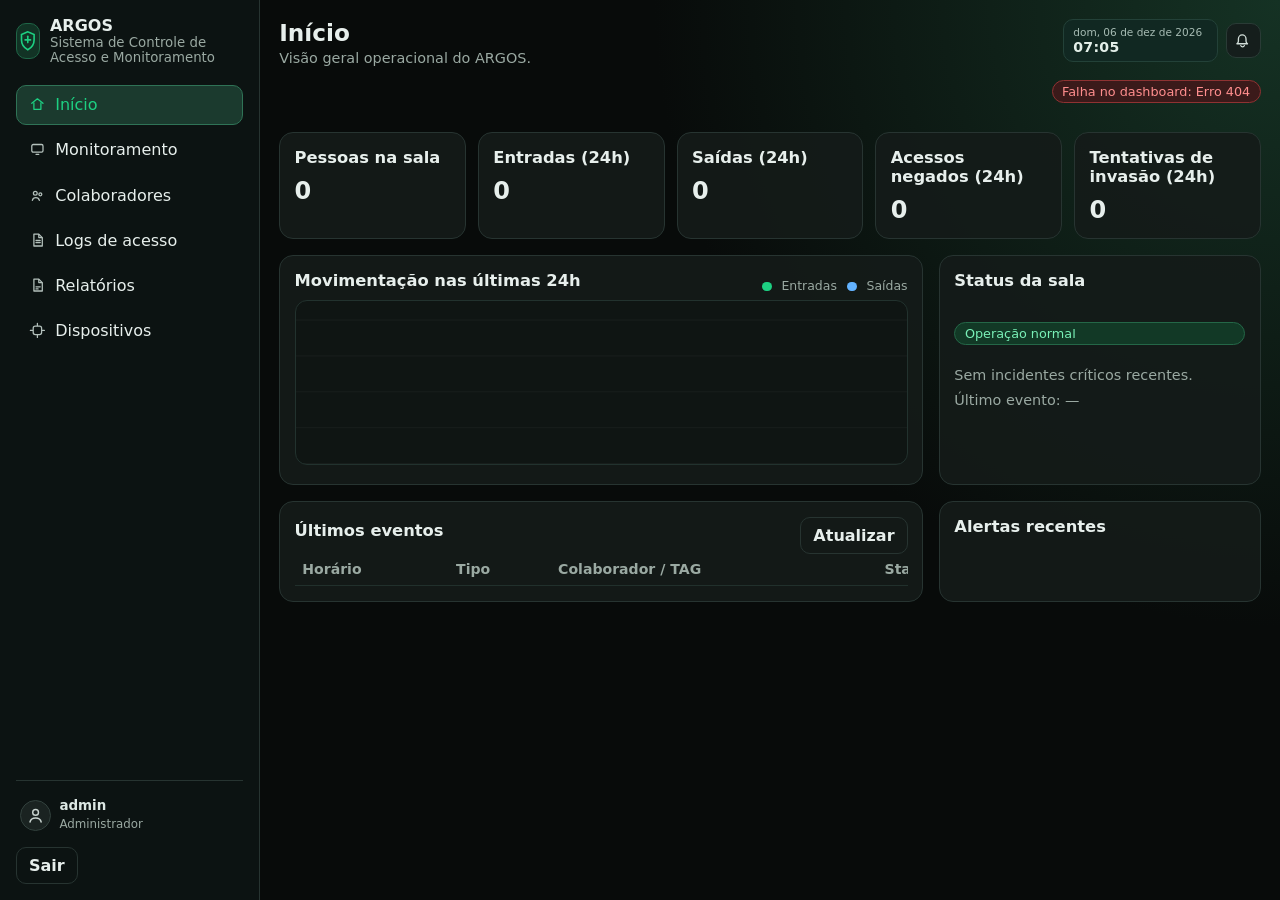
==== commit be5beafa: "refactor(Web): refinar UX visual de login, dashboard e monitoramento" ====
--- a/web/index.html
+++ b/web/index.html
@@ -23,12 +23,51 @@
         </div>
       </div>
       <nav class="menu" aria-label="Menu principal">
-        <button class="menu-item is-active" data-view="dashboard">Início</button>
-        <button class="menu-item" data-view="monitoring">Monitoramento</button>
-        <button class="menu-item" data-view="employees">Colaboradores</button>
-        <button class="menu-item" data-view="logs">Logs de acesso</button>
-        <button class="menu-item" data-view="reports">Relatórios</button>
-        <button class="menu-item" data-view="devices">Dispositivos</button>
+        <button class="menu-item is-active" data-view="dashboard">
+          <svg viewBox="0 0 24 24" fill="none" aria-hidden="true">
+            <path d="M4 10.5L12 4L20 10.5" stroke="currentColor" stroke-width="1.8" stroke-linecap="round" stroke-linejoin="round"/>
+            <path d="M7 10V19H17V10" stroke="currentColor" stroke-width="1.8" stroke-linecap="round" stroke-linejoin="round"/>
+          </svg>
+          <span>Início</span>
+        </button>
+        <button class="menu-item" data-view="monitoring">
+          <svg viewBox="0 0 24 24" fill="none" aria-hidden="true">
+            <rect x="4" y="5" width="16" height="11" rx="2" stroke="currentColor" stroke-width="1.8"/>
+            <path d="M10 19H14" stroke="currentColor" stroke-width="1.8" stroke-linecap="round"/>
+          </svg>
+          <span>Monitoramento</span>
+        </button>
+        <button class="menu-item" data-view="employees">
+          <svg viewBox="0 0 24 24" fill="none" aria-hidden="true">
+            <circle cx="9" cy="9" r="2.7" stroke="currentColor" stroke-width="1.8"/>
+            <circle cx="16.2" cy="10.5" r="2.1" stroke="currentColor" stroke-width="1.8"/>
+            <path d="M4.8 19C5.4 16.5 7.2 15.2 9.8 15.2C12.4 15.2 14.2 16.5 14.8 19" stroke="currentColor" stroke-width="1.8" stroke-linecap="round"/>
+          </svg>
+          <span>Colaboradores</span>
+        </button>
+        <button class="menu-item" data-view="logs">
+          <svg viewBox="0 0 24 24" fill="none" aria-hidden="true">
+            <path d="M7 3H14L19 8V20H7V3Z" stroke="currentColor" stroke-width="1.8" stroke-linejoin="round"/>
+            <path d="M14 3V8H19" stroke="currentColor" stroke-width="1.8" stroke-linejoin="round"/>
+            <path d="M10 12H16M10 15H16" stroke="currentColor" stroke-width="1.8" stroke-linecap="round"/>
+          </svg>
+          <span>Logs de acesso</span>
+        </button>
+        <button class="menu-item" data-view="reports">
+          <svg viewBox="0 0 24 24" fill="none" aria-hidden="true">
+            <path d="M7 3H14L19 8V20H7V3Z" stroke="currentColor" stroke-width="1.8" stroke-linejoin="round"/>
+            <path d="M14 3V8H19" stroke="currentColor" stroke-width="1.8" stroke-linejoin="round"/>
+            <path d="M10 14H16M10 17H13" stroke="currentColor" stroke-width="1.8" stroke-linecap="round"/>
+          </svg>
+          <span>Relatórios</span>
+        </button>
+        <button class="menu-item" data-view="devices">
+          <svg viewBox="0 0 24 24" fill="none" aria-hidden="true">
+            <rect x="6" y="6" width="12" height="12" rx="3" stroke="currentColor" stroke-width="1.8"/>
+            <path d="M12 2V5M12 19V22M2 12H5M19 12H22" stroke="currentColor" stroke-width="1.8" stroke-linecap="round"/>
+          </svg>
+          <span>Dispositivos</span>
+        </button>
       </nav>
       <div class="sidebar-footer">
         <button id="btn-session-card" class="session-card session-trigger" type="button" aria-expanded="false" aria-controls="session-popover">
@@ -56,11 +95,26 @@
     <main class="content">
       <header class="topbar">
         <button id="btn-menu" class="btn btn-ghost mobile-only" type="button" aria-label="Abrir menu">Menu</button>
-        <div>
+        <div class="topbar-heading">
           <h1 id="page-title">Início</h1>
           <p id="page-subtitle" class="muted">Visão geral operacional do ARGOS.</p>
         </div>
-        <p id="global-status" class="status-badge status-neutral">Aguardando atualização</p>
+        <div class="topbar-meta">
+          <div class="topbar-right">
+            <div class="topbar-datetime" aria-live="polite">
+              <small id="topbar-date">--</small>
+              <strong id="topbar-time">--</strong>
+            </div>
+            <button id="btn-notifications" class="icon-btn" type="button" aria-label="Abrir alertas">
+              <svg viewBox="0 0 24 24" fill="none" aria-hidden="true">
+                <path d="M6 9.5C6 6.5 8.3 4 11.2 4C14.1 4 16.4 6.5 16.4 9.5V12.2C16.4 13.3 16.8 14.4 17.6 15.2L18.4 16H4L4.8 15.2C5.6 14.4 6 13.3 6 12.2V9.5Z" stroke="currentColor" stroke-width="1.8" stroke-linejoin="round"/>
+                <path d="M9.3 18.6C9.7 19.7 10.6 20.3 11.7 20.3C12.8 20.3 13.7 19.7 14.1 18.6" stroke="currentColor" stroke-width="1.8" stroke-linecap="round"/>
+              </svg>
+              <span id="notification-dot" class="notification-dot" hidden>0</span>
+            </button>
+          </div>
+          <p id="global-status" class="status-badge status-neutral">Aguardando atualização</p>
+        </div>
       </header>
 
       <section class="view is-active" data-view="dashboard">
@@ -84,6 +138,25 @@
           <article class="card metric-card">
             <h2>Tentativas de invasão (24h)</h2>
             <strong id="metric-intrusion">0</strong>
+          </article>
+        </div>
+        <div class="split-grid dashboard-operational-grid">
+          <article class="card">
+            <div class="card-title-row">
+              <h2>Movimentação nas últimas 24h</h2>
+              <div class="dashboard-legend">
+                <span><i class="legend-dot legend-entry"></i> Entradas</span>
+                <span><i class="legend-dot legend-exit"></i> Saídas</span>
+              </div>
+            </div>
+            <div id="dashboard-timeline" class="dashboard-timeline"></div>
+            <p id="dashboard-timeline-empty" class="empty-state" hidden>Sem eventos suficientes para montar a timeline.</p>
+          </article>
+          <article class="card dashboard-room-card">
+            <h2>Status da sala</h2>
+            <p id="dashboard-room-status" class="status-badge status-success">Operação normal</p>
+            <p id="dashboard-room-details" class="muted">Sem incidentes críticos recentes.</p>
+            <p id="dashboard-room-last-event" class="muted">Último evento: —</p>
           </article>
         </div>
         <div class="split-grid">
@@ -115,8 +188,8 @@
         </div>
       </section>
 
-      <section class="view" data-view="monitoring">
-        <article class="card">
+      <section class="view monitoring-view" data-view="monitoring">
+        <article class="card monitor-main-card">
           <div class="card-title-row">
             <h2>Movimentações em tempo real</h2>
             <div class="inline-actions">
@@ -124,20 +197,25 @@
               <button id="btn-refresh-monitoring" type="button" class="btn btn-ghost">Atualizar agora</button>
             </div>
           </div>
-          <div class="chips-row">
+          <div class="monitor-toolbar">
+            <span class="monitor-pill is-active">Eventos em tempo real</span>
+            <span class="monitor-pill">Pessoas na sala (<strong id="monitoring-inside-pill">0</strong>)</span>
+            <span class="monitor-pill">Alertas recentes (<strong id="monitoring-alerts-pill">0</strong>)</span>
+          </div>
+          <div class="chips-row monitor-summary-row">
             <span class="chip">Dentro da sala: <strong id="monitoring-inside-count">0</strong></span>
             <span class="chip">Atualização automática: <strong>5s</strong></span>
           </div>
           <p id="monitoring-error" class="feedback error" hidden></p>
-          <div class="table-wrap">
-            <table>
+          <div class="table-wrap monitor-table-wrap">
+            <table class="monitoring-table">
               <thead>
                 <tr>
                   <th>Horário</th>
                   <th>Tipo</th>
                   <th>Colaborador / TAG</th>
                   <th>Status</th>
-                  <th>Origem</th>
+                  <th>Detalhes</th>
                 </tr>
               </thead>
               <tbody id="monitoring-events-body"></tbody>
@@ -145,7 +223,7 @@
           </div>
           <p id="monitoring-empty" class="empty-state" hidden>Nenhum evento registrado.</p>
         </article>
-        <div class="split-grid">
+        <div class="split-grid monitoring-secondary">
           <article class="card">
             <h2>Pessoas atualmente na sala</h2>
             <ul id="inside-list" class="simple-list"></ul>
@@ -163,24 +241,43 @@
         <article class="card">
           <h2 id="employee-form-title">Novo colaborador</h2>
           <form id="employee-form" class="form-grid" novalidate>
-            <label for="emp-name">Nome *</label>
-            <input id="emp-name" name="name" required>
-
-            <label for="emp-registration">Matrícula *</label>
-            <input id="emp-registration" name="registration_id" required>
-
-            <label for="emp-role">Cargo *</label>
-            <input id="emp-role" name="role" required>
-
-            <label for="emp-rfid">Tag RFID</label>
-            <input id="emp-rfid" name="rfid_tag" placeholder="Opcional">
-
-            <label class="inline-check"><input type="checkbox" name="has_room_access"> Acesso à sala</label>
-            <label class="inline-check"><input type="checkbox" name="is_active" checked> Colaborador ativo</label>
-
-            <p id="employee-form-feedback" class="feedback error" hidden></p>
-            <div class="inline-actions">
+            <div class="field-group">
+              <label for="emp-name">Nome *</label>
+              <input id="emp-name" name="name" required>
+            </div>
+
+            <div class="field-group">
+              <label for="emp-registration">Matrícula *</label>
+              <input id="emp-registration" name="registration_id" required>
+            </div>
+
+            <div class="field-group">
+              <label for="emp-role">Cargo *</label>
+              <input id="emp-role" name="role" required>
+            </div>
+
+            <div class="field-group">
+              <label for="emp-rfid">Tag RFID</label>
+              <input id="emp-rfid" name="rfid_tag" placeholder="Opcional">
+            </div>
+
+            <div class="checks-row field-group-wide">
+              <label class="inline-check switch-check">
+                <input type="checkbox" name="has_room_access">
+                <span class="switch-ui" aria-hidden="true"></span>
+                <span>Acesso à sala</span>
+              </label>
+              <label class="inline-check switch-check">
+                <input type="checkbox" name="is_active" checked>
+                <span class="switch-ui" aria-hidden="true"></span>
+                <span>Ativo</span>
+              </label>
+            </div>
+
+            <p id="employee-form-feedback" class="feedback error field-group-wide" hidden></p>
+            <div class="inline-actions field-group-wide">
               <button type="submit" id="btn-employee-submit" class="btn">Cadastrar</button>
+              <button type="button" id="btn-employee-clear" class="btn btn-ghost">Limpar</button>
               <button type="button" id="btn-employee-cancel" class="btn btn-ghost" hidden>Cancelar edição</button>
             </div>
           </form>
@@ -191,23 +288,29 @@
             <button id="btn-refresh-employees" type="button" class="btn btn-ghost">Atualizar</button>
           </div>
           <form id="employee-filters" class="filters-grid">
-            <label for="employee-search">Busca</label>
-            <input id="employee-search" placeholder="Nome, matrícula ou RFID">
-
-            <label for="filter-active">Status</label>
-            <select id="filter-active">
-              <option value="">Todos</option>
-              <option value="active">Ativos</option>
-              <option value="inactive">Inativos</option>
-              <option value="denied">Negado</option>
-            </select>
-
-            <label for="filter-access">Acesso</label>
-            <select id="filter-access">
-              <option value="">Todos</option>
-              <option value="allowed">Permitidos</option>
-              <option value="denied">Negados</option>
-            </select>
+            <div class="field-group field-group-wide field-employee-search">
+              <label for="employee-search">Busca</label>
+              <input id="employee-search" placeholder="Nome, matrícula ou RFID">
+            </div>
+
+            <div class="field-group field-employee-status">
+              <label for="filter-active">Status</label>
+              <select id="filter-active">
+                <option value="">Todos</option>
+                <option value="active">Ativos</option>
+                <option value="inactive">Inativos</option>
+                <option value="denied">Negado</option>
+              </select>
+            </div>
+
+            <div class="field-group field-employee-access">
+              <label for="filter-access">Acesso</label>
+              <select id="filter-access">
+                <option value="">Todos</option>
+                <option value="allowed">Permitidos</option>
+                <option value="denied">Negados</option>
+              </select>
+            </div>
           </form>
           <p id="employees-feedback" class="feedback error" hidden></p>
           <p id="employees-empty" class="empty-state" hidden>Nenhum colaborador encontrado para os filtros.</p>
@@ -234,30 +337,40 @@
         <article class="card">
           <h2>Filtros de logs</h2>
           <form id="logs-filters" class="filters-grid">
-            <label for="logs-from">De</label>
-            <input id="logs-from" type="datetime-local">
-
-            <label for="logs-to">Até</label>
-            <input id="logs-to" type="datetime-local">
-
-            <label for="logs-type">Tipo</label>
-            <select id="logs-type">
-              <option value="">Todos</option>
-              <option value="entrada">Entrada</option>
-              <option value="saida">Saída</option>
-              <option value="acesso_negado">Acesso negado</option>
-              <option value="tentativa_invasao">Tentativa de invasão</option>
-            </select>
-
-            <label for="logs-employee">Colaborador</label>
-            <select id="logs-employee">
-              <option value="">Todos</option>
-            </select>
-
-            <label for="logs-search">Pesquisa</label>
-            <input id="logs-search" placeholder="Nome, matrícula, TAG ou origem">
+            <div class="field-group">
+              <label for="logs-from">De</label>
+              <input id="logs-from" type="datetime-local">
+            </div>
+
+            <div class="field-group">
+              <label for="logs-to">Até</label>
+              <input id="logs-to" type="datetime-local">
+            </div>
+
+            <div class="field-group">
+              <label for="logs-type">Tipo</label>
+              <select id="logs-type">
+                <option value="">Todos</option>
+                <option value="entrada">Entrada</option>
+                <option value="saida">Saída</option>
+                <option value="acesso_negado">Acesso negado</option>
+                <option value="tentativa_invasao">Tentativa de invasão</option>
+              </select>
+            </div>
+
+            <div class="field-group">
+              <label for="logs-employee">Colaborador</label>
+              <select id="logs-employee">
+                <option value="">Todos</option>
+              </select>
+            </div>
+
+            <div class="field-group field-group-wide">
+              <label for="logs-search">Pesquisa</label>
+              <input id="logs-search" placeholder="Nome, matrícula, TAG ou origem">
+            </div>
           </form>
-          <div class="inline-actions">
+          <div class="inline-actions filters-actions">
             <button id="btn-logs-apply" type="button" class="btn">Filtrar</button>
             <button id="btn-logs-clear" type="button" class="btn btn-ghost">Limpar</button>
             <button id="btn-logs-export" type="button" class="btn btn-ghost">Exportar CSV</button>
@@ -292,16 +405,22 @@
         <article class="card">
           <h2>Período do relatório</h2>
           <form id="reports-filters" class="filters-grid">
-            <label for="reports-date">Data (permanência)</label>
-            <input id="reports-date" type="date">
-
-            <label for="reports-from">De</label>
-            <input id="reports-from" type="datetime-local">
-
-            <label for="reports-to">Até</label>
-            <input id="reports-to" type="datetime-local">
+            <div class="field-group">
+              <label for="reports-date">Data (permanência)</label>
+              <input id="reports-date" type="date">
+            </div>
+
+            <div class="field-group">
+              <label for="reports-from">De</label>
+              <input id="reports-from" type="datetime-local">
+            </div>
+
+            <div class="field-group">
+              <label for="reports-to">Até</label>
+              <input id="reports-to" type="datetime-local">
+            </div>
           </form>
-          <div class="inline-actions">
+          <div class="inline-actions filters-actions">
             <button id="btn-reports-refresh" type="button" class="btn">Atualizar relatório</button>
             <button id="btn-reports-export" type="button" class="btn btn-ghost">Exportar JSON</button>
           </div>
@@ -327,7 +446,16 @@
         </div>
         <div class="split-grid">
           <article class="card">
-            <h2>Movimentação por hora</h2>
+            <div class="card-title-row">
+              <h2>Movimentação</h2>
+              <div class="field-group compact-field">
+                <label for="report-grouping">Agrupar por</label>
+                <select id="report-grouping">
+                  <option value="hour">Hora</option>
+                  <option value="30min">30 min</option>
+                </select>
+              </div>
+            </div>
             <div id="report-chart" class="bars-chart"></div>
             <p id="report-chart-empty" class="empty-state" hidden>Sem eventos para montar o gráfico.</p>
           </article>
@@ -357,9 +485,11 @@
 
       <section class="view" data-view="devices">
         <article class="card">
-          <h2>Status de dispositivos e conectividade</h2>
-          <p class="muted">Esta seção exibe apenas informações confirmadas pela API disponível.</p>
-          <div class="cards-grid">
+          <div class="devices-header">
+            <h2>Status de dispositivos e conectividade</h2>
+            <p class="muted devices-subtitle">Esta seção exibe apenas informações confirmadas pela API disponível.</p>
+          </div>
+          <div class="cards-grid devices-grid">
             <article class="card nested">
               <h3>API do servidor ARGOS</h3>
               <p id="device-backend-status" class="status-badge status-neutral">Desconhecido</p>
@@ -381,7 +511,9 @@
               <p class="muted">Depende de integração de hardware/backend ainda não exposta ao frontend.</p>
             </article>
           </div>
-          <button id="btn-refresh-devices" type="button" class="btn btn-ghost">Verificar API agora</button>
+          <div class="device-actions">
+            <button id="btn-refresh-devices" type="button" class="btn btn-ghost">Verificar API agora</button>
+          </div>
         </article>
       </section>
     </main>
--- a/web/style.css
+++ b/web/style.css
@@ -117,17 +117,33 @@
   border-radius: 10px;
   background: transparent;
   color: var(--text);
-  padding: 0.55rem 0.7rem;
+  padding: 0.58rem 0.72rem;
   cursor: pointer;
+  display: flex;
+  align-items: center;
+  gap: 0.62rem;
+  font-weight: 500;
+}
+
+.menu-item svg {
+  width: 1.05rem;
+  height: 1.05rem;
+  color: #b4c1bc;
+  flex: 0 0 auto;
 }
 
 .menu-item:hover {
-  background: #162321;
+  background: #15211f;
+  border-color: #23342f;
 }
 
 .menu-item.is-active {
-  background: #1a3128;
-  border-color: #295e47;
+  background: #1b3a2e;
+  border-color: #2f7356;
+  color: var(--green);
+}
+
+.menu-item.is-active svg {
   color: var(--green);
 }
 
@@ -214,9 +230,86 @@
   margin-bottom: 1rem;
 }
 
+.topbar-heading {
+  min-width: 0;
+}
+
 .topbar h1 {
   margin: 0;
   font-size: 1.45rem;
+}
+
+.topbar-meta {
+  display: grid;
+  justify-items: end;
+  gap: 0.35rem;
+}
+
+.topbar-right {
+  display: flex;
+  align-items: center;
+  gap: 0.45rem;
+}
+
+.topbar-datetime {
+  border: 1px solid #234138;
+  background: #112822;
+  border-radius: 10px;
+  padding: 0.35rem 0.55rem;
+  display: grid;
+  gap: 0.08rem;
+  min-width: 155px;
+}
+
+.topbar-datetime small {
+  color: #a6bbb3;
+  font-size: 0.66rem;
+}
+
+.topbar-datetime strong {
+  color: #e3efe9;
+  font-size: 0.88rem;
+  letter-spacing: 0.02em;
+}
+
+.icon-btn {
+  width: 2.2rem;
+  height: 2.2rem;
+  border-radius: 10px;
+  border: 1px solid #2a3b36;
+  background: #151e1c;
+  color: #d3dfda;
+  display: grid;
+  place-items: center;
+  cursor: pointer;
+  position: relative;
+}
+
+.icon-btn:hover {
+  background: #1b2724;
+  border-color: #335047;
+}
+
+.icon-btn svg {
+  width: 1.1rem;
+  height: 1.1rem;
+}
+
+.notification-dot {
+  position: absolute;
+  top: 0.24rem;
+  right: 0.2rem;
+  min-width: 1rem;
+  height: 1rem;
+  padding: 0 0.18rem;
+  border-radius: 999px;
+  background: #ef4444;
+  border: 1px solid #141b19;
+  color: #fff;
+  font-size: 0.62rem;
+  font-weight: 700;
+  line-height: 0.95rem;
+  text-align: center;
 }
 
 .muted {
@@ -268,6 +361,75 @@
   display: grid;
   grid-template-columns: 2fr 1fr;
   gap: 1rem;
+}
+
+.dashboard-operational-grid .card {
+  min-height: 230px;
+}
+
+.dashboard-room-card {
+  display: grid;
+  align-content: start;
+  gap: 0.55rem;
+}
+
+.dashboard-room-card .muted {
+  margin: 0;
+}
+
+.dashboard-legend {
+  display: inline-flex;
+  align-items: center;
+  gap: 0.65rem;
+  color: var(--muted);
+  font-size: 0.78rem;
+}
+
+.dashboard-timeline {
+  min-height: 165px;
+  border: 1px solid #22322e;
+  border-radius: 12px;
+  background:
+    linear-gradient(to top, rgba(255, 255, 255, 0.035) 1px, transparent 1px) 0 100%/100% 22%,
+    #0f1513;
+  padding: 0.55rem 0.45rem 0.4rem;
+  display: grid;
+  grid-template-columns: repeat(auto-fit, minmax(22px, 1fr));
+  gap: 0.32rem;
+  align-items: end;
+}
+
+.timeline-col {
+  display: grid;
+  justify-items: center;
+  gap: 0.18rem;
+}
+
+.timeline-col small {
+  font-size: 0.66rem;
+  color: #9cb1aa;
+}
+
+.timeline-bars {
+  height: 120px;
+  width: 100%;
+  display: grid;
+  grid-template-columns: 1fr 1fr;
+  gap: 0.12rem;
+  align-items: end;
+}
+
+.timeline-bar {
+  width: 100%;
+  border-radius: 4px 4px 2px 2px;
+}
+
+.timeline-bar-entry {
+  background: #1dd082;
+}
+
+.timeline-bar-exit {
+  background: #63b3ff;
 }
 
 .table-wrap {
@@ -408,9 +570,58 @@
 .form-grid,
 .filters-grid {
   display: grid;
-  grid-template-columns: repeat(auto-fit, minmax(170px, 1fr));
+  grid-template-columns: repeat(auto-fit, minmax(220px, 1fr));
   gap: 0.55rem;
   align-items: end;
+}
+
+#employee-form {
+  grid-template-columns: repeat(auto-fit, minmax(180px, 1fr));
+}
+
+#employee-form .field-group-wide {
+  grid-column: 1 / -1;
+}
+
+#employee-form .inline-actions {
+  justify-content: flex-start;
+}
+
+#employee-form .feedback {
+  min-height: 1.1rem;
+}
+
+.checks-row {
+  display: flex;
+  flex-wrap: wrap;
+  gap: 0.85rem;
+  align-items: center;
+}
+
+#employee-filters {
+  grid-template-columns: minmax(180px, 220px) minmax(180px, 220px);
+  grid-template-areas:
+    "search search"
+    "status access";
+  justify-content: start;
+}
+
+#employee-filters .field-group-wide {
+  grid-area: search;
+  max-width: 620px;
+}
+
+#employee-filters .field-employee-status {
+  grid-area: status;
+}
+
+#employee-filters .field-employee-access {
+  grid-area: access;
+}
+
+#employee-filters .field-employee-status,
+#employee-filters .field-employee-access {
+  max-width: 220px;
 }
 
 label {
@@ -418,15 +629,86 @@
   color: var(--muted);
 }
 
+.field-group {
+  display: flex;
+  flex-direction: column;
+  gap: 0.32rem;
+  min-width: 0;
+}
+
+.compact-field {
+  min-width: 120px;
+  max-width: 140px;
+}
+
+.compact-field label {
+  font-size: 0.74rem;
+}
+
+.compact-field select {
+  padding-top: 0.42rem;
+  padding-bottom: 0.42rem;
+  font-size: 0.82rem;
+}
+
+.field-group-wide {
+  grid-column: span 2;
+}
+
 .inline-check {
   display: inline-flex;
   align-items: center;
-  gap: 0.5rem;
-}
-
-.inline-check input[type="checkbox"] {
-  width: 1rem;
-  height: 1rem;
+  gap: 0.45rem;
+  color: #ced9d5;
+  font-size: 0.9rem;
+}
+
+.switch-check {
+  cursor: pointer;
+}
+
+.switch-check input[type="checkbox"] {
+  position: absolute;
+  opacity: 0;
+  width: 1px;
+  height: 1px;
+  pointer-events: none;
+}
+
+.switch-ui {
+  position: relative;
+  width: 2.2rem;
+  height: 1.28rem;
+  border-radius: 999px;
+  border: 1px solid #2f4940;
+  background: #202a27;
+  transition: background 0.18s ease;
+}
+
+.switch-ui::after {
+  content: "";
+  position: absolute;
+  top: 0.13rem;
+  left: 0.12rem;
+  width: 0.88rem;
+  height: 0.88rem;
+  border-radius: 999px;
+  background: #d8e4df;
+  transition: transform 0.18s ease;
+}
+
+.switch-check input[type="checkbox"]:checked + .switch-ui {
+  background: #1dd082;
+  border-color: #1f6f4c;
+}
+
+.switch-check input[type="checkbox"]:checked + .switch-ui::after {
+  transform: translateX(0.92rem);
+}
+
+.switch-check input[type="checkbox"]:focus-visible + .switch-ui {
+  outline: 2px solid var(--green);
+  outline-offset: 2px;
 }
 
 .feedback {
@@ -455,6 +737,229 @@
   font-size: 0.82rem;
 }
 
+.monitor-toolbar {
+  display: flex;
+  flex-wrap: wrap;
+  gap: 0.55rem;
+  margin-bottom: 0.7rem;
+}
+
+.monitor-pill {
+  display: inline-flex;
+  align-items: center;
+  gap: 0.32rem;
+  border: 1px solid #253530;
+  background: #111816;
+  color: #c7d5cf;
+  border-radius: 9px;
+  padding: 0.34rem 0.6rem;
+  font-size: 0.81rem;
+  line-height: 1;
+}
+
+.monitor-pill.is-active {
+  border-color: #2f7356;
+  background: #143227;
+  color: #66e8aa;
+}
+
+.monitor-main-card {
+  padding: 1rem;
+}
+
+.monitoring-view {
+  grid-template-columns: minmax(0, 2.15fr) minmax(300px, 1fr);
+  align-items: start;
+}
+
+.monitoring-view > .monitor-main-card {
+  grid-column: 1;
+}
+
+.monitoring-view > .monitoring-secondary {
+  grid-column: 2;
+  grid-template-columns: 1fr;
+  gap: 0.8rem;
+}
+
+.monitor-summary-row {
+  margin-bottom: 0.6rem;
+  gap: 0.5rem;
+}
+
+.monitor-summary-row .chip {
+  background: #101816;
+  border-color: #274039;
+  color: #d4e2dd;
+  font-size: 0.78rem;
+  padding: 0.3rem 0.58rem;
+}
+
+.monitor-table-wrap {
+  border: 1px solid #22342f;
+  border-radius: 12px;
+  overflow: auto;
+  background: #0f1513;
+}
+
+.monitor-type {
+  display: inline-flex;
+  align-items: center;
+  gap: 0.35rem;
+  font-size: 0.84rem;
+  font-weight: 600;
+}
+
+.monitor-type-icon {
+  width: 0.95rem;
+  text-align: center;
+  line-height: 1;
+}
+
+.monitor-type-entrada {
+  color: #79f0b7;
+}
+
+.monitor-type-saida {
+  color: #81d1ff;
+}
+
+.monitor-type-acesso_negado {
+  color: #ffca67;
+}
+
+.monitor-type-tentativa_invasao {
+  color: #ff9898;
+}
+
+.monitor-status {
+  display: inline-flex;
+  align-items: center;
+  border-radius: 999px;
+  padding: 0.16rem 0.52rem;
+  font-size: 0.74rem;
+  border: 1px solid transparent;
+  font-weight: 600;
+}
+
+.monitor-status-ok {
+  background: #123926;
+  border-color: #246747;
+  color: #79f0b7;
+}
+
+.monitor-status-regular {
+  background: #1a2d37;
+  border-color: #2f5f78;
+  color: #a4dbff;
+}
+
+.monitor-status-warn {
+  background: #3a2b13;
+  border-color: #896320;
+  color: #ffca67;
+}
+
+.monitor-status-danger {
+  background: #3b1a1a;
+  border-color: #943636;
+  color: #ff9898;
+}
+
+.monitoring-table {
+  min-width: 680px;
+  border-collapse: collapse;
+}
+
+.monitoring-table th,
+.monitoring-table td {
+  padding: 0.5rem 0.52rem;
+  font-size: 0.85rem;
+  vertical-align: middle;
+}
+
+.monitoring-table thead th {
+  background: #121b18;
+  color: #9eb1aa;
+  font-size: 0.76rem;
+  font-weight: 600;
+  border-bottom: 1px solid #243530;
+}
+
+.monitoring-table tbody tr:nth-child(odd) {
+  background: rgba(255, 255, 255, 0.015);
+}
+
+.monitoring-table tbody tr:hover {
+  background: rgba(45, 159, 108, 0.08);
+}
+
+.monitoring-table th:first-child,
+.monitoring-table td:first-child {
+  width: 132px;
+  white-space: nowrap;
+}
+
+.monitoring-table th:nth-child(2),
+.monitoring-table td:nth-child(2) {
+  width: 110px;
+}
+
+.monitoring-table th:nth-child(4),
+.monitoring-table td:nth-child(4) {
+  width: 116px;
+}
+
+.monitoring-table th:last-child,
+.monitoring-table td:last-child {
+  min-width: 150px;
+}
+
+.monitoring-secondary .card {
+  padding-top: 0.8rem;
+  padding-bottom: 0.8rem;
+  display: flex;
+  flex-direction: column;
+}
+
+.monitoring-secondary .simple-list,
+.monitoring-secondary .alerts-list {
+  gap: 0.3rem;
+  padding-left: 0.15rem;
+  margin-top: 0.25rem;
+}
+
+.monitoring-secondary .simple-list {
+  list-style: none;
+}
+
+.monitoring-secondary .simple-list li::before {
+  content: "•";
+  color: #66e8aa;
+  margin-right: 0.45rem;
+}
+
+.monitoring-secondary .alerts-list {
+  list-style: none;
+}
+
+.monitoring-secondary .alerts-list li {
+  line-height: 1.35;
+}
+
+.monitoring-secondary .alerts-list li::before {
+  content: "•";
+  margin-right: 0.45rem;
+}
+
+.monitoring-secondary .alerts-list li.alert-high::before {
+  color: #ff9898;
+}
+
+.monitoring-secondary .alerts-list li.alert-medium::before {
+  color: #ffca67;
+}
+
 .alerts-list,
 .simple-list,
 .ranking-list {
@@ -491,45 +996,122 @@
 }
 
 .bars-chart {
-  min-height: 170px;
-  display: grid;
-  grid-template-columns: repeat(auto-fit, minmax(28px, 1fr));
-  align-items: end;
-  gap: 0.3rem;
-}
-
-.bar-item {
-  display: grid;
-  gap: 0.2rem;
-  justify-items: center;
-}
-
-.bar-stack {
-  height: 130px;
+  display: grid;
+  gap: 0.55rem;
+}
+
+.report-chart-legend {
+  display: flex;
+  flex-wrap: wrap;
+  gap: 0.9rem;
+  font-size: 0.8rem;
+  color: var(--muted);
+}
+
+.legend-dot {
+  display: inline-block;
+  width: 0.6rem;
+  height: 0.6rem;
+  border-radius: 999px;
+  margin-right: 0.35rem;
+  vertical-align: middle;
+}
+
+.legend-entry {
+  background: #1dd082;
+}
+
+.legend-exit {
+  background: #63b3ff;
+}
+
+.report-hour-row {
+  display: grid;
+  grid-template-columns: 44px 1fr;
+  gap: 0.55rem;
+}
+
+.report-hour-label {
+  color: var(--muted);
+  font-size: 0.78rem;
+  padding-top: 0.15rem;
+}
+
+.report-hour-metrics {
+  display: grid;
+  gap: 0.35rem;
+}
+
+.report-metric-row {
+  display: grid;
+  grid-template-columns: 62px 1fr 24px;
+  align-items: center;
+  gap: 0.45rem;
+}
+
+.report-metric-name {
+  color: #d5dfdc;
+  font-size: 0.78rem;
+}
+
+.report-metric-value {
+  color: #d5dfdc;
+  font-size: 0.78rem;
+  text-align: right;
+}
+
+.report-bar-track {
   width: 100%;
-  border-radius: 7px;
+  height: 0.5rem;
+  border-radius: 999px;
   background: #111715;
   border: 1px solid #25332f;
-  display: grid;
-  align-items: end;
   overflow: hidden;
 }
 
-.bar-enter {
+.report-bar {
+  height: 100%;
+  min-width: 0;
+}
+
+.report-bar-entry {
   background: #1dd082;
 }
 
-.bar-exit {
+.report-bar-exit {
   background: #63b3ff;
-}
-
-.bar-item small {
-  color: var(--muted);
-  font-size: 0.72rem;
 }
 
 .mobile-only {
   display: none;
+}
+
+.filters-actions {
+  margin-top: 0.35rem;
+  justify-content: flex-start;
+  gap: 0.45rem;
+}
+
+.devices-header {
+  margin-bottom: 0.55rem;
+}
+
+.devices-subtitle {
+  margin-top: 0.35rem;
+}
+
+.devices-grid {
+  grid-template-columns: repeat(auto-fit, minmax(220px, 1fr));
+}
+
+.device-actions {
+  margin-top: 0.75rem;
+  display: flex;
+  justify-content: flex-start;
+}
+
+.device-actions .btn {
+  min-width: 170px;
 }
 
 body.login-body {
@@ -537,29 +1119,30 @@
   place-items: center;
   padding: 1rem;
   background:
-    linear-gradient(rgba(5, 9, 8, 0.62), rgba(5, 9, 8, 0.88)),
-    radial-gradient(circle at center, #153224, #070a09 58%);
+    radial-gradient(circle at top right, rgba(34, 118, 82, 0.26), transparent 40%),
+    linear-gradient(rgba(4, 8, 7, 0.76), rgba(4, 8, 7, 0.9)),
+    radial-gradient(circle at center, #0f1d18, #050908 63%);
 }
 
 .login-panel {
-  width: min(430px, 100%);
+  width: min(470px, 100%);
   background: linear-gradient(180deg, rgba(14, 26, 23, 0.96), rgba(12, 18, 17, 0.96));
   border: 1px solid #1f6647;
-  border-radius: 18px;
-  padding: 1.3rem;
-  box-shadow: 0 20px 40px rgba(0, 0, 0, 0.35);
+  border-radius: 20px;
+  padding: 1.7rem 1.65rem;
+  box-shadow: 0 24px 56px rgba(0, 0, 0, 0.42);
 }
 
 .login-brand {
   text-align: center;
-  margin-bottom: 1rem;
+  margin-bottom: 1.15rem;
 }
 
 .login-shield {
-  width: 3.1rem;
-  height: 3.1rem;
+  width: 3.4rem;
+  height: 3.4rem;
   border-radius: 14px;
-  margin: 0 auto 0.55rem;
+  margin: 0 auto 0.65rem;
   border: 1px solid #1f6647;
   color: #33e596;
   display: grid;
@@ -568,26 +1151,28 @@
 }
 
 .login-shield svg {
-  width: 1.8rem;
-  height: 1.8rem;
+  width: 2rem;
+  height: 2rem;
 }
 
 .login-brand h1 {
   margin: 0;
   letter-spacing: 0.04em;
+  font-size: 2.25rem;
+  line-height: 1;
 }
 
 .login-subtitle {
   color: #d8e4e0;
-  margin: 0.35rem 0 0.1rem;
-  font-size: 0.95rem;
+  margin: 0.42rem 0 0.18rem;
+  font-size: 1rem;
   font-weight: 600;
 }
 
 .login-brand p {
   margin: 0.2rem 0 0;
   color: var(--muted);
-  font-size: 0.9rem;
+  font-size: 0.92rem;
 }
 
 .login-label {
@@ -605,16 +1190,17 @@
   background: #1a2327;
   border-color: #32413d;
   padding-left: 0.8rem;
+  min-height: 2.45rem;
 }
 
 .login-btn {
   width: 100%;
-  margin-top: 0.9rem;
-  padding: 0.65rem 0.8rem;
+  margin-top: 1rem;
+  padding: 0.72rem 0.8rem;
   background: linear-gradient(180deg, #3af39f, #22d584);
   border-color: #2de18e;
   color: #05311d;
-  font-size: 1rem;
+  font-size: 1.02rem;
 }
 
 .login-footnote {
@@ -661,6 +1247,15 @@
     grid-template-columns: 1fr;
   }
 
+  .monitoring-view {
+    grid-template-columns: 1fr;
+  }
+
+  .monitoring-view > .monitor-main-card,
+  .monitoring-view > .monitoring-secondary {
+    grid-column: 1;
+  }
+
   .sidebar {
     position: fixed;
     z-index: 20;
@@ -691,6 +1286,41 @@
     flex-wrap: wrap;
   }
 
+  .topbar-meta {
+    width: 100%;
+    justify-items: start;
+  }
+
+  .topbar-datetime {
+    min-width: 145px;
+  }
+
+  .field-group-wide {
+    grid-column: span 1;
+  }
+
+  #employee-filters {
+    grid-template-columns: 1fr;
+    grid-template-areas:
+      "search"
+      "status"
+      "access";
+  }
+
+  #employee-filters .field-employee-search,
+  #employee-filters .field-employee-status,
+  #employee-filters .field-employee-access {
+    max-width: none;
+  }
+
+  .filters-actions {
+    justify-content: flex-start;
+  }
+
+  .filters-actions .btn {
+    min-width: 150px;
+  }
+
   .cards-grid {
     grid-template-columns: 1fr 1fr;
   }
@@ -700,4 +1330,12 @@
   .cards-grid {
     grid-template-columns: 1fr;
   }
-}
+
+  .devices-grid {
+    grid-template-columns: 1fr;
+  }
+
+  .device-actions .btn {
+    width: 100%;
+  }
+}
